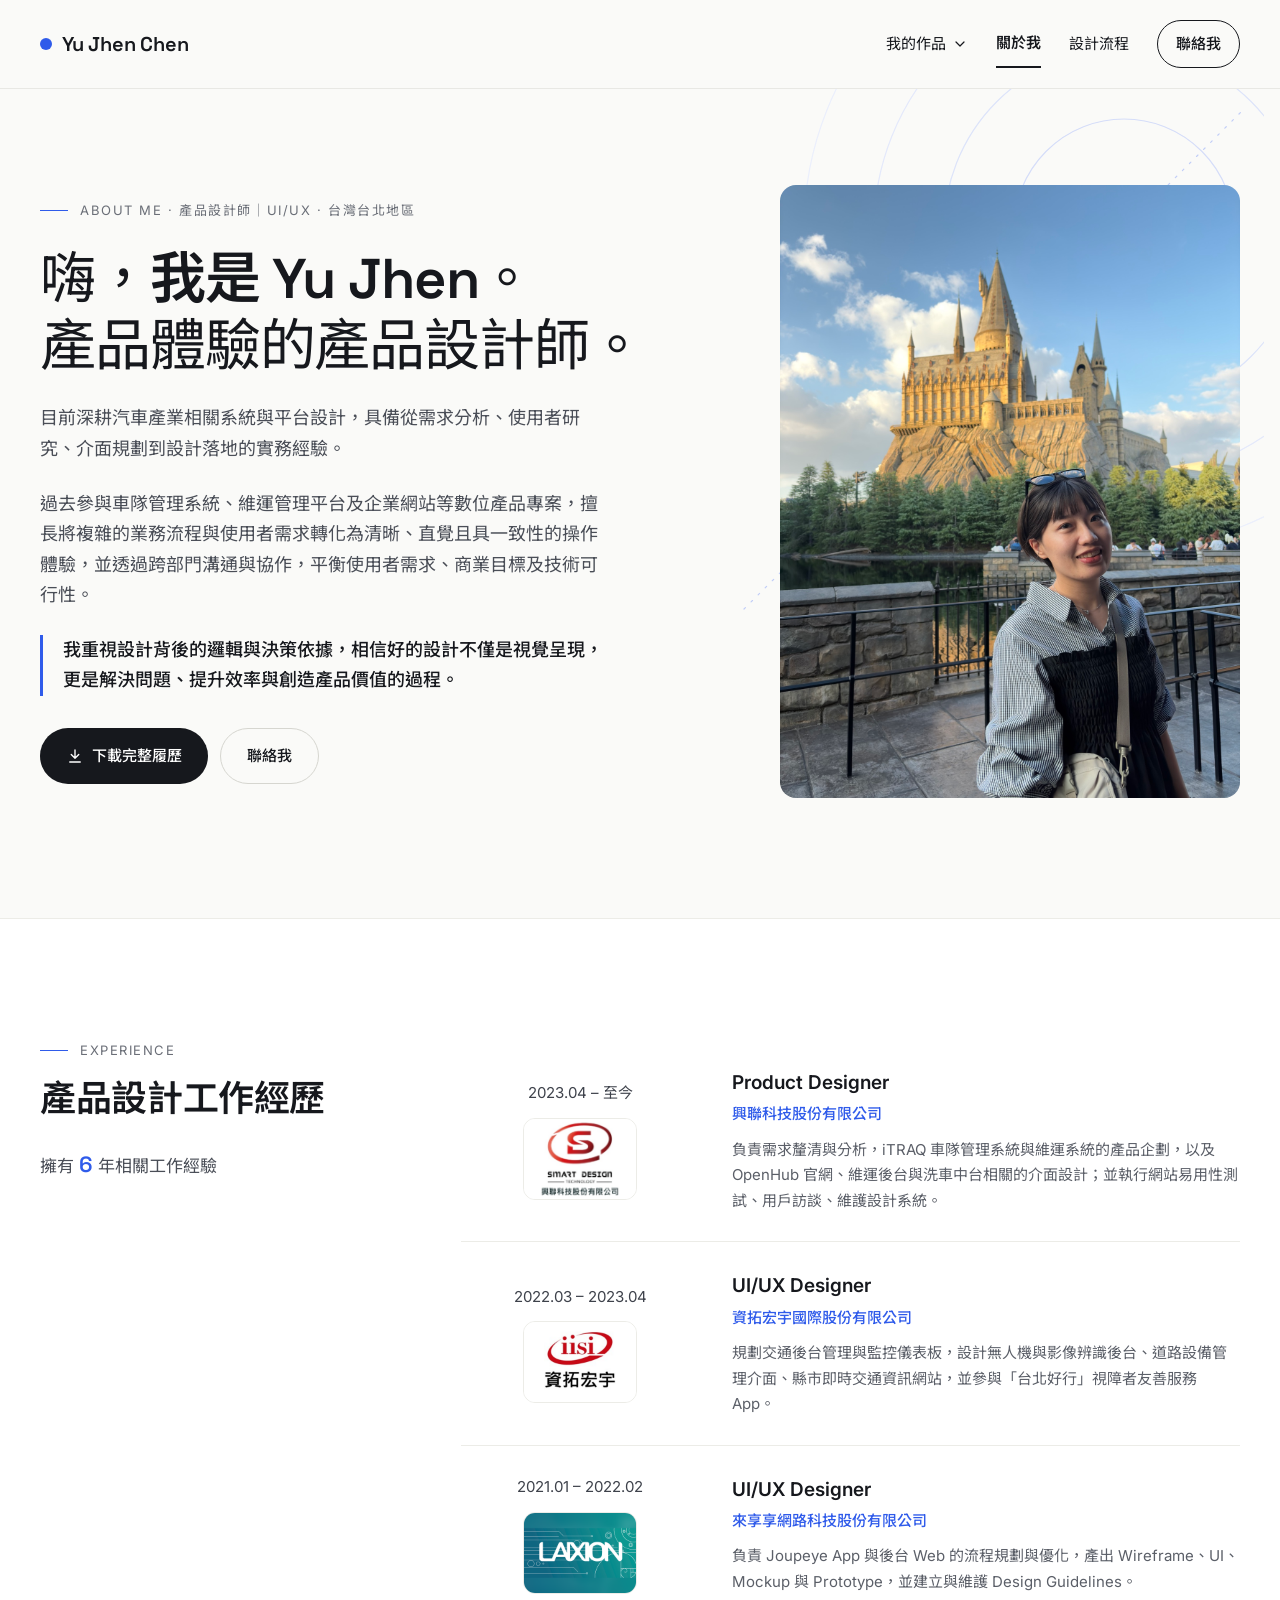
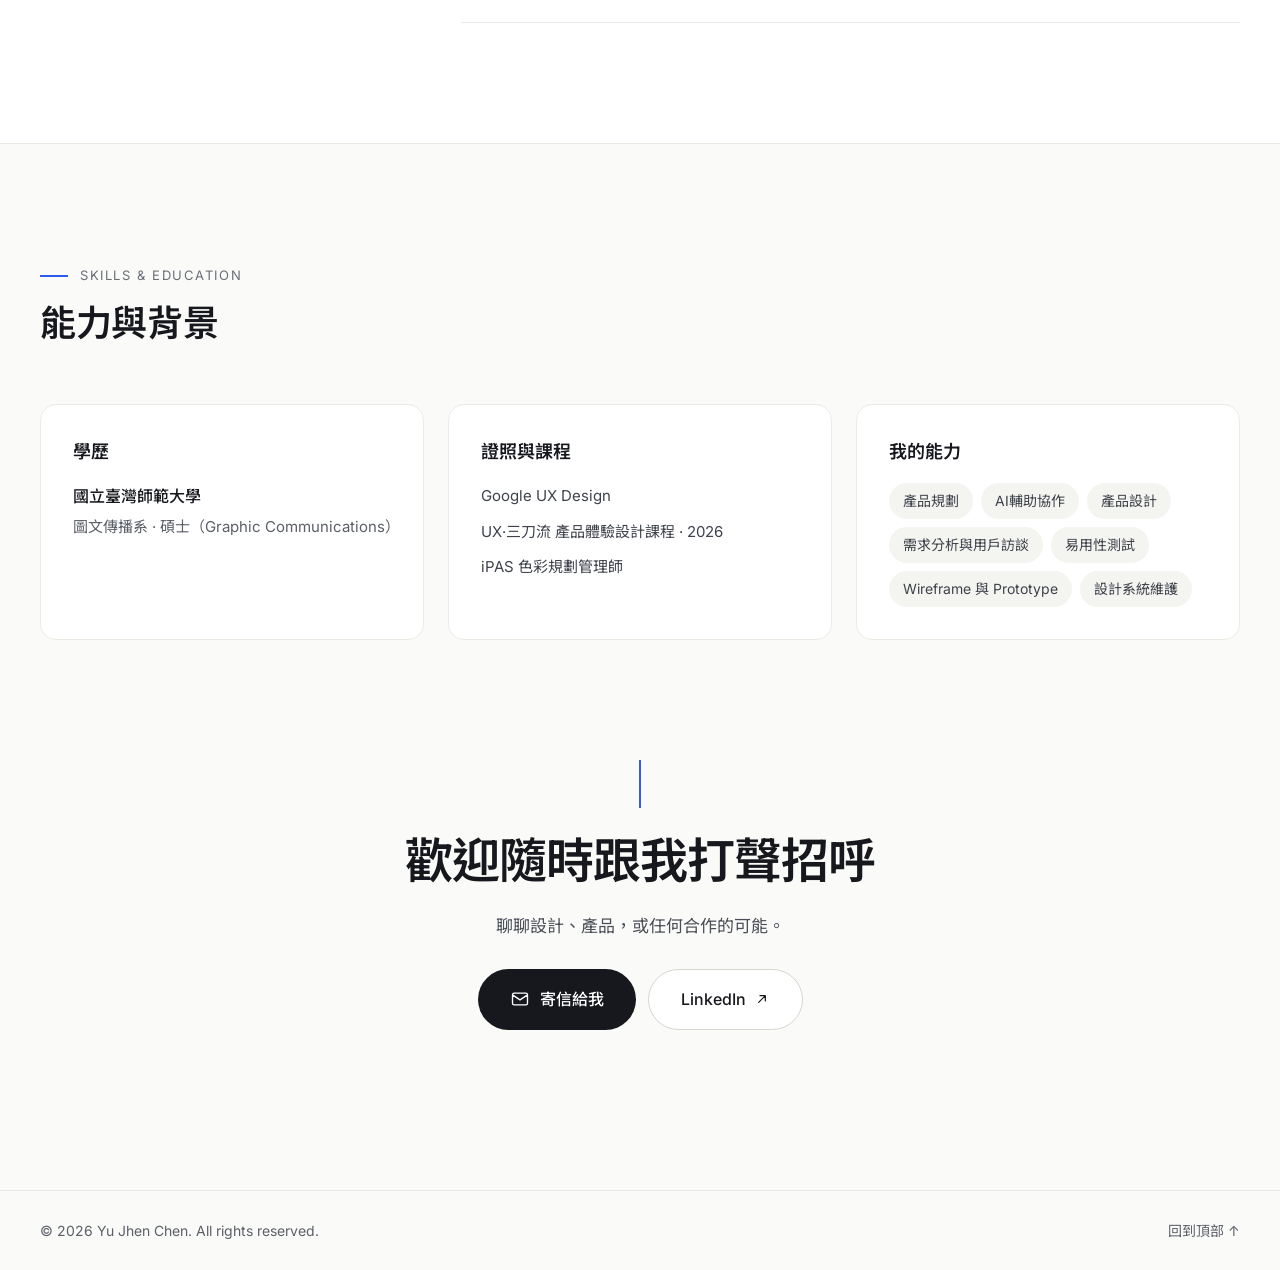
==== about.html @ 96ed3e53 "Initial commit: portfolio site Co-Authored-By: Claude Sonnet 5.5 <noreply@anthropic.com>" ====
<!doctype html>
<html lang="zh-Hant">
<head>
<meta charset="utf-8">
<meta name="viewport" content="width=device-width, initial-scale=1">
<title>關於我與履歷</title>
<link rel="preconnect" href="https://fonts.googleapis.com">
<link href="https://fonts.googleapis.com/css2?family=Inter:wght@400;500;600&amp;family=Noto+Sans+TC:wght@400;500;700&amp;family=Space+Grotesk:wght@500;600&amp;display=swap" rel="stylesheet">
<link rel="stylesheet" href="css/site.css">
</head>
<body>
<div class="page">

<!-- 導覽列與頁尾由 js/site.js 產生 -->
<header id="site-header" class="site-header">
<nav aria-label="主要導覽" class="site-nav"><a href="index.html" class="brand">Yu Jhen Chen</a></nav>
</header>
<script src="js/site.js"></script>

<main id="top">

<!-- 介紹 -->
<section class="about-section1">
<svg data-ln="arcs" aria-hidden="true" viewBox="0 0 560 560" fill="none" class="c-svg1">
<circle cx="420" cy="140" r="110" stroke="#D5DDF9" stroke-width="1.2"></circle>
<circle cx="420" cy="140" r="180" stroke="#DDE4FA" stroke-width="1.2"></circle>
<circle cx="420" cy="140" r="250" stroke="#E4E9FB" stroke-width="1.2"></circle>
<circle cx="420" cy="140" r="320" stroke="#EBEFFC" stroke-width="1.2"></circle>
<path d="M40 520L540 20" stroke="#C2CEF7" stroke-width="1.2" stroke-dasharray="2 8" stroke-linecap="round"></path>
</svg>
<div class="about-div5">
<p class="c-p2" data-ln="eyebrow">ABOUT ME · 產品設計師｜UI/UX · 台灣台北地區</p>
<h1 class="about-h11"><span class="about-span3">嗨，</span>我是 Yu Jhen<span class="about-span3">。<br>產品體驗的產品設計師。</span></h1>
<p class="about-p2">目前深耕汽車產業相關系統與平台設計，具備從需求分析、使用者研究、介面規劃到設計落地的實務經驗。</p>
<p class="about-p2">過去參與車隊管理系統、維運管理平台及企業網站等數位產品專案，擅長將複雜的業務流程與使用者需求轉化為清晰、直覺且具一致性的操作體驗，並透過跨部門溝通與協作，平衡使用者需求、商業目標及技術可行性。</p>
<p class="about-p3">我重視設計背後的邏輯與決策依據，相信好的設計不僅是視覺呈現，更是解決問題、提升效率與創造產品價值的過程。</p>
<div class="c-div3">
<a href="assets/resume.pdf" download="Yu-Jhen-Chen-Resume.pdf" class="about-a1" data-h="primary">
<svg aria-hidden="true" width="18" height="18" viewBox="0 0 24 24" fill="none" stroke="currentColor" stroke-width="1.8" stroke-linecap="round" stroke-linejoin="round"><path d="M12 4v11M7 10l5 5 5-5M5 20h14"></path></svg>
下載完整履歷
</a>
<a href="#contact" class="btn-outline" data-h="pill">聯絡我</a>
</div>
</div>
<img src="assets/images/portrait.jpg" alt="Yu Jhen 的個人照片" class="about-img1">
</section>

<!-- 工作經歷 -->
<section class="c-section1">
<div class="about-div6">
<div>
<p class="eyebrow" data-ln="eyebrow">Experience</p>
<h2 class="about-h21">產品設計工作經歷</h2>
<p class="about-p4">擁有 <strong class="about-strong1">6</strong> 年相關工作經驗</p>
</div>
<ol class="c-ol1">

<li class="about-li1">
<div class="about-div1">
<span class="about-span1">2023.04 – 至今</span>
<div class="about-div2">

<img src="assets/images/logo-smartdesign.png" alt="興聯科技股份有限公司 標誌" class="img-cover">


</div>
</div>
<div class="about-div3">
<div class="stack-2">
<h3 class="about-h31">Product Designer</h3>
<span class="about-span2">興聯科技股份有限公司</span>
</div>
<p class="about-p1">負責需求釐清與分析，iTRAQ 車隊管理系統與維運系統的產品企劃，以及 OpenHub 官網、維運後台與洗車中台相關的介面設計；並執行網站易用性測試、用戶訪談、維護設計系統。</p>
</div>
</li>

<li class="about-li1">
<div class="about-div1">
<span class="about-span1">2022.03 – 2023.04</span>
<div class="about-div2">

<img src="assets/images/logo-iisi.png" alt="資拓宏宇國際股份有限公司 標誌" class="img-cover">


</div>
</div>
<div class="about-div3">
<div class="stack-2">
<h3 class="about-h31">UI/UX Designer</h3>
<span class="about-span2">資拓宏宇國際股份有限公司</span>
</div>
<p class="about-p1">規劃交通後台管理與監控儀表板，設計無人機與影像辨識後台、道路設備管理介面、縣市即時交通資訊網站，並參與「台北好行」視障者友善服務 App。</p>
</div>
</li>

<li class="about-li1">
<div class="about-div1">
<span class="about-span1">2021.01 – 2022.02</span>
<div class="about-div2">

<img src="assets/images/logo-laixion.png" alt="來享享網路科技股份有限公司 標誌" class="img-cover">


</div>
</div>
<div class="about-div3">
<div class="stack-2">
<h3 class="about-h31">UI/UX Designer</h3>
<span class="about-span2">來享享網路科技股份有限公司</span>
</div>
<p class="about-p1">負責 Joupeye App 與後台 Web 的流程規劃與優化，產出 Wireframe、UI、Mockup 與 Prototype，並建立與維護 Design Guidelines。</p>
</div>
</li>

</ol>
</div>
</section>

<!-- 技能 / 工具 / 學歷 -->
<section class="about-section2">
<p class="eyebrow" data-ln="eyebrow">Skills &amp; Education</p>
<h2 class="about-h22">能力與背景</h2>
<div class="about-div7">

<div class="about-div4">
<h3 class="title-18">學歷</h3>
<div class="about-div8">
<span class="about-span5">國立臺灣師範大學</span>
<span class="about-span6">圖文傳播系 · 碩士（Graphic Communications）</span>
</div>
</div><div class="about-div4">
<h3 class="title-18">證照與課程</h3>
<ul class="c-ul1">
<li>Google UX Design</li>
<li>UX‧三刀流 產品體驗設計課程 · 2026</li>
<li>iPAS 色彩規劃管理師</li>
</ul>
</div><div class="about-div4">
<h3 class="title-18">我的能力</h3>
<div class="wrap-8"><span class="skill-chip">產品規劃</span><span class="skill-chip">AI輔助協作</span><span class="skill-chip">產品設計</span><span class="skill-chip">需求分析與用戶訪談</span><span class="skill-chip">易用性測試</span><span class="skill-chip">Wireframe 與 Prototype</span><span class="skill-chip">設計系統維護</span></div>
</div>







</div>
</section>

<!-- 聯絡 -->
<section id="contact" class="about-section3">
<div class="contact-inner">
<h2 class="c-h21" data-ln="contact">歡迎隨時跟我打聲招呼</h2>
<p class="text-17">聊聊設計、產品，或任何合作的可能。</p>
<div class="c-div1">
<a href="mailto:yujhen99127@gmail.com" class="btn-primary-lg" data-h="primary">
<svg aria-hidden="true" width="20" height="20" viewBox="0 0 24 24" fill="none" stroke="currentColor" stroke-width="1.6" stroke-linecap="round" stroke-linejoin="round"><path d="M5 5h14a2 2 0 0 1 2 2v10a2 2 0 0 1-2 2H5a2 2 0 0 1-2-2V7a2 2 0 0 1 2-2zM3 7l9 6 9-6"></path></svg>
寄信給我
</a>
<a href="https://www.linkedin.com/in/yu-jhen-c-207bb4201/" class="btn-outline-lg" data-h="pill">LinkedIn
<svg aria-hidden="true" width="16" height="16" viewBox="0 0 24 24" fill="none" stroke="currentColor" stroke-width="1.8" stroke-linecap="round" stroke-linejoin="round"><path d="M7 17L17 7M9 7h8v8"></path></svg>
</a>
</div>
</div>
</section>

</main>

<footer id="site-footer" class="site-footer"></footer>

</div>
</body>
</html>
---- css/site.css ----
/* Yu Jhen Chen 作品集：全站樣式
   1. 設計變數  2. 基礎與互動  3. 共用元件  4. 跨頁共用的版面  5. 各頁專屬 */
/* ---------- 1. 設計變數：改這裡就能全站換色、換字型 ---------- */
:root {
  --accent: #2F5BEA;
  --accent-dark: #1D3A9C;
  --accent-200: #C2CEF7;
  --accent-100: #E0E6FB;
  --accent-50: #F1F3FB;
  --ink: #16181D;
  --text-1: #3E424B;
  --text-2: #4A4E57;
  --text-3: #5B5F68;
  --text-4: #6A6E77;
  --ground: #FAFAF8;
  --white: #FFFFFF;
  --line: #ECECE7;
  --line-strong: #E4E4DF;
  --line-nav: #E8E8E4;
  --line-control: #D6D6D0;
  --font-head: 'Space Grotesk', 'Noto Sans TC', sans-serif;
  --font-body: Inter, 'Noto Sans TC', system-ui, sans-serif;
}
/* ---------- 2. 基礎與互動（Hover、下拉選單、線條點綴） ---------- */
body{margin:0;background:var(--ground);overflow-x:hidden}
a{color:var(--ink);text-decoration:none}
:where(a:hover){color:var(--accent)}
[data-h]{transition:background-color 200ms cubic-bezier(.2,.8,.2,1),border-color 200ms cubic-bezier(.2,.8,.2,1),box-shadow 200ms cubic-bezier(.2,.8,.2,1),color 200ms cubic-bezier(.2,.8,.2,1)}
[data-h="primary"]:hover,[data-h="pill"]:hover{background:var(--accent-50) !important;color:var(--accent-dark) !important;border-color:var(--accent) !important;box-shadow:inset 0 0 0 1px var(--accent)}
[data-h="card"]:hover{background:#F6F8FE !important;border-color:var(--accent) !important;box-shadow:0 0 0 1px var(--accent)}
[data-h="link"]:hover{background:var(--accent-50);color:var(--accent-dark) !important;border-radius:6px;box-shadow:0 0 0 6px var(--accent-50),0 0 0 7px var(--accent-200)}
a:focus-visible{outline:2px solid var(--accent);outline-offset:3px}
[data-dd-menu]{opacity:0;visibility:hidden;transform:translateY(-4px);transition:opacity 200ms cubic-bezier(.2,.8,.2,1),transform 200ms cubic-bezier(.2,.8,.2,1),visibility 200ms}
[data-dd]:hover [data-dd-menu],[data-dd]:focus-within [data-dd-menu]{opacity:1;visibility:visible;transform:none}
[data-dd-chev]{transition:transform 200ms cubic-bezier(.2,.8,.2,1)}
[data-dd]:hover [data-dd-chev],[data-dd]:focus-within [data-dd-chev]{transform:rotate(180deg)}
[data-h="item"]:hover{background:var(--accent-50);color:var(--accent-dark) !important;box-shadow:inset 0 0 0 1px var(--accent-200)}
button:focus-visible{outline:2px solid var(--accent);outline-offset:3px}
[data-ln="eyebrow"]::before{content:"";display:inline-block;width:28px;height:1.5px;background:var(--accent);vertical-align:middle;margin-right:12px;position:relative;top:-1px}
[data-ln="num"]{display:flex;align-items:center;gap:12px}
[data-ln="num"]::after{content:"";width:40px;height:1.5px;background:var(--accent-200)}
[data-ln="contact"]::before{content:"";display:block;width:1.5px;height:48px;background:var(--accent);margin:0 auto 24px}
@media (prefers-reduced-motion: reduce){[data-h]{transition:none}}

.brand-icon{width:28px;height:28px;border-radius:8px;display:inline-block}
.nav-link.is-current{font-weight:600;border-bottom:2px solid var(--ink)}
.menu-item.is-current{font-weight:600;background:#F4F4F0}

/* ---------- 3. 共用元件 ---------- */
.text-15 {
  margin: 0;
  font-size: 15px;
  color: var(--text-2);
}
.title-20 {
  margin: 0;
  font-size: 20px;
  font-weight: 600;
}
.num-accent {
  font-family: 'Space Grotesk', sans-serif;
  font-size: 15px;
  font-weight: 600;
  color: var(--accent);
}
.jm-cell {
  padding: 12px;
  border-radius: 10px;
  background: var(--white);
  border: 1px solid var(--line);
  font-size: 13px;
  line-height: 1.6;
  color: var(--text-2);
}
.stack-4 {
  display: flex;
  flex-direction: column;
  gap: 4px;
}
.tag {
  font-size: 13px;
  padding: 4px 12px;
  border-radius: 999px;
  background: var(--white);
  border: 1px solid var(--line-strong);
  color: var(--text-2);
}
.method-chip {
  font-size: 13px;
  padding: 3px 10px;
  border-radius: 999px;
  background: var(--ground);
  border: 1px solid var(--line-strong);
  color: var(--text-2);
}
.text-accent {
  color: var(--accent);
}
.wrap-8 {
  display: flex;
  flex-wrap: wrap;
  gap: 8px;
}
.title-18 {
  margin: 0;
  font-size: 18px;
  font-weight: 600;
}
.row-8 {
  display: flex;
  gap: 8px;
}
.label-caps {
  font-size: 13px;
  letter-spacing: 0.08em;
  color: var(--text-4);
}
.stack-8 {
  display: flex;
  flex-direction: column;
  gap: 8px;
}
.label-13 {
  font-size: 13px;
  font-weight: 600;
  color: var(--ink);
}
.stack-2 {
  display: flex;
  flex-direction: column;
  gap: 2px;
}
.matrix-chip {
  font-size: 14px;
  padding: 6px 12px;
  border-radius: 8px;
  background: var(--ground);
  border: 1px solid var(--line-strong);
  color: var(--text-1);
}
.text-14-muted {
  margin: 0;
  font-size: 14px;
  color: var(--text-3);
}
.case-section {
  display: grid;
  grid-template-columns: repeat(auto-fit, minmax(min(100%, 280px), 1fr));
  gap: 24px 64px;
}
.section-num {
  margin: 0 0 6px;
  font-family: 'Space Grotesk', sans-serif;
  font-size: 15px;
  font-weight: 600;
  color: var(--accent);
}
.section-title {
  margin: 0;
  font-family: var(--font-head);
  font-weight: 600;
  font-size: 32px;
  letter-spacing: -0.01em;
}
.menu-item {
  display: block;
  padding: 10px 12px;
  border-radius: 8px;
  font-size: 15px;
  line-height: 1.5;
  white-space: nowrap;
}
.icon-inline {
  flex: none;
  margin-top: 3px;
}
.title-22 {
  margin: 0;
  font-size: 22px;
  font-weight: 600;
}
.caption {
  font-size: 14px;
  color: var(--text-4);
}
.flow-card {
  padding: 24px;
  border-radius: 16px;
  background: var(--white);
  border: 1px solid var(--line);
  display: flex;
  flex-direction: column;
  gap: 10px;
}
.meta-value {
  margin: 4px 0 0;
  font-size: 16px;
  font-weight: 500;
}
.skill-chip {
  font-size: 14px;
  padding: 6px 14px;
  border-radius: 999px;
  background: rgb(244, 244, 240);
  color: rgb(62, 66, 75);
}
.group-head {
  display: flex;
  flex-wrap: wrap;
  align-items: baseline;
  gap: 4px 16px;
}
.jm-row-label {
  font-size: 13px;
  font-weight: 600;
  color: var(--ink);
  padding-top: 12px;
}
.jm-step {
  padding: 12px;
  border-radius: 10px;
  background: var(--accent-50);
  border: 1px solid var(--accent-100);
  font-size: 14px;
  line-height: 1.5;
  font-weight: 600;
  color: var(--ink);
}
.jm-opportunity {
  padding: 12px;
  border-radius: 10px;
  background: var(--accent-50);
  border: 1px solid var(--accent-100);
  font-size: 13px;
  line-height: 1.6;
  color: var(--accent-dark);
}
.point-row {
  padding: 24px 0;
  border-top: 1px solid var(--line-strong);
  display: grid;
  grid-template-columns: 48px minmax(0, 1fr);
  gap: 16px;
}
.text-16-muted {
  margin: 0;
  font-size: 16px;
  color: var(--text-2);
}
.stat-card {
  padding: 28px 24px;
  border-radius: 16px;
  background: var(--white);
  border: 1px solid var(--line);
  display: flex;
  flex-direction: column;
  gap: 6px;
}
.stat-value {
  font-family: var(--font-head);
  font-size: 36px;
  font-weight: 600;
  line-height: 1.15;
  letter-spacing: -0.02em;
  color: var(--accent);
}
.text-14 {
  font-size: 14px;
  color: var(--text-2);
}
.site-header {
  border-bottom: 1px solid var(--line-nav);
  background: var(--ground);
}
.site-nav {
  max-width: 1200px;
  margin: 0 auto;
  padding: 20px 24px;
  display: flex;
  flex-wrap: wrap;
  align-items: center;
  justify-content: space-between;
  gap: 16px;
}
.brand {
  font-family: var(--font-head);
  font-weight: 600;
  font-size: 20px;
  letter-spacing: -0.01em;
  display: flex;
  align-items: center;
  gap: 10px;
}
.dropdown {
  position: relative;
}
.dropdown-menu {
  position: absolute;
  top: 100%;
  left: -12px;
  z-index: 20;
  min-width: 232px;
  padding: 8px;
  border-radius: 12px;
  background: var(--white);
  border: 1px solid var(--line);
  box-shadow: 0 16px 40px rgba(22,24,29,0.12);
  display: flex;
  flex-direction: column;
  gap: 2px;
}
.text-15-muted {
  margin: 0;
  color: var(--text-3);
  font-size: 15px;
}
.img-cover {
  width: 100%;
  height: 100%;
  object-fit: cover;
  display: block;
}
.text-17 {
  margin: 0;
  font-size: 17px;
  color: var(--text-2);
}
.site-footer {
  border-top: 1px solid var(--line-nav);
}
.footer-inner {
  max-width: 1200px;
  margin: 0 auto;
  padding: 28px 24px;
  display: flex;
  flex-wrap: wrap;
  justify-content: space-between;
  gap: 12px;
  font-size: 14px;
  color: var(--text-3);
}
.footer-link {
  color: var(--text-3);
}
.nav-link {
  padding: 10px 0;
}
.eyebrow {
  margin: 0 0 8px;
  font-size: 13px;
  letter-spacing: 0.12em;
  text-transform: uppercase;
  color: var(--text-4);
}
.page {
  width: 100%;
  min-height: 100vh;
  background: var(--ground);
  color: var(--ink);
  font-family: var(--font-body);
  font-size: 16px;
  line-height: 1.7;
}
.brand-dot {
  width: 12px;
  height: 12px;
  border-radius: 50%;
  background: var(--accent);
  display: inline-block;
}
.nav-links {
  display: flex;
  flex-wrap: wrap;
  align-items: center;
  gap: 8px 28px;
  font-size: 15px;
}
.nav-trigger {
  font: inherit;
  color: var(--ink);
  background: transparent;
  border: 0;
  cursor: pointer;
  padding: 10px 0;
  display: inline-flex;
  align-items: center;
  gap: 6px;
}
.btn-contact {
  padding: 10px 18px;
  border: 1px solid var(--ink);
  border-radius: 999px;
  font-weight: 500;
}
.contact-inner {
  display: flex;
  flex-direction: column;
  align-items: center;
  gap: 20px;
  text-align: center;
}
.btn-primary-lg {
  display: inline-flex;
  align-items: center;
  gap: 10px;
  padding: 16px 32px;
  border-radius: 999px;
  background: var(--ink);
  color: var(--white);
  font-size: 16px;
  font-weight: 500;
}
.btn-outline-lg {
  display: inline-flex;
  align-items: center;
  gap: 8px;
  padding: 16px 32px;
  border-radius: 999px;
  background: var(--white);
  border: 1px solid var(--line-control);
  font-size: 16px;
  font-weight: 500;
}
.btn-outline {
  padding: 14px 26px;
  border-radius: 999px;
  border: 1px solid var(--line-control);
  font-weight: 500;
  font-size: 15px;
}
.page-case {
  line-height: 1.8;
}
.btn-primary {
  padding: 14px 26px;
  border-radius: 999px;
  background: var(--ink);
  color: var(--white);
  font-weight: 500;
  font-size: 15px;
}

/* ---------- 4. 跨頁共用的版面 ---------- */
.c-p1 {
  margin: 0;
}
.c-p2 {
  margin: 0;
  font-size: 13px;
  letter-spacing: 0.12em;
  text-transform: uppercase;
  color: var(--text-4);
}
.c-p3 {
  margin: 0;
  max-width: 720px;
  font-size: 17px;
  color: var(--text-1);
}
.c-h21 {
  margin: 0;
  font-family: var(--font-head);
  font-weight: 600;
  font-size: clamp(32px, 4.5vw, 48px);
  line-height: 1.25;
  letter-spacing: -0.02em;
}
.c-div1 {
  margin-top: 8px;
  display: flex;
  flex-wrap: wrap;
  justify-content: center;
  gap: 12px;
}
.c-ol1 {
  grid-column: span 2;
  margin: 0;
  padding: 0;
  list-style: none;
  display: flex;
  flex-direction: column;
}
.c-div2 {
  grid-column: span 2;
  max-width: 720px;
  color: var(--text-1);
  font-size: 17px;
}
.c-div3 {
  display: flex;
  flex-wrap: wrap;
  gap: 12px;
  margin-top: 8px;
}
.c-svg1 {
  position: absolute;
  top: 0;
  right: 0;
  width: min(560px, 60%);
  height: auto;
  z-index: -1;
  pointer-events: none;
}
.c-section1 {
  background: var(--white);
  border-top: 1px solid var(--line);
  border-bottom: 1px solid var(--line);
}
.c-ul1 {
  margin: 0;
  padding: 0;
  list-style: none;
  display: flex;
  flex-direction: column;
  gap: 10px;
  font-size: 15px;
  color: var(--text-1);
}
.c-ol2 {
  margin: 0;
  padding: 0;
  list-style: none;
  display: flex;
  flex-direction: column;
}
.c-strong1 {
  font-size: 20px;
  font-weight: 600;
  color: var(--ink);
}
.c-ol3 {
  margin: 0;
  padding: 0;
  list-style: none;
  display: grid;
  grid-template-columns: repeat(auto-fit, minmax(min(100%, 220px), 1fr));
  gap: 16px;
}
.c-section2 {
  max-width: 1200px;
  margin: 0 auto;
  padding: 96px 24px 48px;
  display: flex;
  flex-direction: column;
  gap: 24px;
}
.c-dl1 {
  margin: 16px 0 0;
  padding-top: 28px;
  border-top: 1px solid var(--line-nav);
  display: grid;
  grid-template-columns: repeat(auto-fit, minmax(min(100%, 220px), 1fr));
  gap: 24px;
}
.c-div5 {
  max-width: 1200px;
  margin: 0 auto;
  padding: 0 24px;
  display: flex;
  flex-direction: column;
  gap: 120px;
}
.c-div6 {
  grid-column: span 2;
  max-width: 720px;
  display: flex;
  flex-direction: column;
  gap: 20px;
  color: var(--text-1);
  font-size: 17px;
}
.c-figure1 {
  grid-column: 1 / -1;
  margin: 16px 0 0;
  display: flex;
  flex-direction: column;
  gap: 12px;
}
.c-div7 {
  grid-column: span 2;
  display: flex;
  flex-direction: column;
  gap: 24px;
}
.c-div8 {
  display: grid;
  grid-template-columns: repeat(auto-fit, minmax(min(100%, 200px), 1fr));
  gap: 16px;
}
.c-strong2 {
  font-weight: 600;
  color: var(--ink);
}
.c-section3 {
  max-width: 1200px;
  margin: 0 auto;
  padding: 160px 24px 120px;
}
.c-a5 {
  display: grid;
  grid-template-columns: repeat(auto-fit, minmax(min(100%, 420px), 1fr));
  gap: 40px;
  align-items: center;
  padding: clamp(32px, 5vw, 56px);
  border-radius: 16px;
  background: var(--white);
  border: 1px solid var(--line);
  color: var(--ink);
}
.c-div9 {
  display: flex;
  flex-direction: column;
  gap: 12px;
}
.c-span1 {
  font-size: 13px;
  letter-spacing: 0.12em;
  text-transform: uppercase;
  color: var(--text-4);
}
.c-span2 {
  font-family: var(--font-head);
  font-size: clamp(28px, 3.5vw, 40px);
  font-weight: 600;
  line-height: 1.25;
  letter-spacing: -0.01em;
}
.c-span3 {
  display: flex;
  align-items: center;
  gap: 8px;
  font-size: 15px;
  font-weight: 500;
  color: var(--accent);
}
.c-img1 {
  width: 100%;
  display: block;
  border-radius: 12px;
  border: 1px solid var(--line);
}

/* ---------- 5. index.html 專屬 ---------- */
.home-li1 {
  padding: 28px;
  border-radius: 16px;
  background: var(--white);
  border: 1px solid var(--line);
  display: flex;
  flex-direction: column;
  gap: 14px;
}
.home-p1 {
  margin: auto 0 0;
  padding: 10px 12px;
  border-radius: 10px;
  background: var(--accent-50);
  font-size: 13px;
  line-height: 1.6;
  color: var(--accent-dark);
  display: flex;
  gap: 8px;
  align-items: flex-start;
}
.home-a1 {
  display: grid;
  grid-template-columns: repeat(auto-fit, minmax(min(100%, 440px), 1fr));
  gap: 32px 48px;
  align-items: center;
  padding: clamp(20px, 3vw, 32px);
  border-radius: 16px;
  background: var(--white);
  border: 1px solid var(--line);
  color: var(--ink);
}
.home-div1 {
  display: flex;
  flex-direction: column;
  gap: 18px;
}
.home-h31 {
  margin: 0;
  font-family: var(--font-head);
  font-size: clamp(24px, 2.6vw, 30px);
  font-weight: 600;
  line-height: 1.3;
  letter-spacing: -0.01em;
}
.home-p2 {
  margin: 0;
  color: var(--text-2);
  font-size: 16px;
}
.home-span1 {
  display: inline-flex;
  align-items: center;
  gap: 8px;
  min-height: 44px;
  font-size: 15px;
  font-weight: 500;
  color: var(--accent);
}
.home-section1 {
  max-width: 1200px;
  margin: 0 auto;
  padding: 96px 24px 88px;
  display: flex;
  flex-wrap: wrap;
  align-items: center;
  gap: 48px 56px;
  position: relative;
  isolation: isolate;
}
.home-svg1 {
  position: absolute;
  top: 0px;
  right: -103px;
  width: min(560px, 60%);
  height: auto;
  z-index: -1;
  pointer-events: none;
}
.home-div2 {
  flex: 1 1 560px;
  min-width: 0;
  display: flex;
  flex-direction: column;
  gap: 32px;
}
.home-p3 {
  margin: 0;
  display: flex;
  align-items: center;
  gap: 10px;
  font-size: 14px;
  color: var(--text-3);
}
.home-span2 {
  width: 8px;
  height: 8px;
  border-radius: 50%;
  background: rgb(46, 157, 91);
  display: inline-block;
}
.home-h11 {
  margin: 0;
  max-width: 900px;
  font-family: var(--font-head);
  font-weight: 600;
  font-size: clamp(36px, 4.6vw, 60px);
  line-height: 1.18;
  letter-spacing: -0.02em;
}
.home-span3 {
  color: var(--accent);
}
.home-p4 {
  margin: 0;
  max-width: 660px;
  font-size: 20px;
  color: var(--text-2);
  font-family: var(--font-head);
}
.home-img1 {
  flex: 0 1 420px;
  min-width: 0;
  width: 100%;
  max-width: 420px;
  height: auto;
  display: block;
  border-radius: 16px;
}
.home-section2 {
  max-width: 1200px;
  margin: 0 auto;
  padding: 48px 24px 120px;
}
.home-div3 {
  display: flex;
  flex-wrap: wrap;
  align-items: flex-end;
  justify-content: space-between;
  gap: 16px;
  margin-bottom: 48px;
}
.home-h21 {
  margin: 0;
  font-family: var(--font-head);
  font-weight: 600;
  font-size: 40px;
  letter-spacing: -0.01em;
}
.home-div4 {
  display: flex;
  flex-direction: column;
  gap: 40px;
}
.home-div5 {
  aspect-ratio: 16 / 9;
  border-radius: 16px;
  background: #EEF1FB;
  display: flex;
  align-items: center;
  justify-content: center;
  overflow: hidden;
}
.home-div6 {
  aspect-ratio: 16 / 9;
  border-radius: 16px;
  background: #EBF4EF;
  display: flex;
  align-items: center;
  justify-content: center;
  overflow: hidden;
}
.home-section3 {
  max-width: 1200px;
  margin: 0 auto;
  padding: 120px 24px;
  padding-top: 80px;
}
.home-h22 {
  margin: 0 0 56px;
  font-family: var(--font-head);
  font-weight: 600;
  font-size: 40px;
  letter-spacing: -0.01em;
}
.home-ol1 {
  margin: 0;
  padding: 0;
  list-style: none;
  display: grid;
  grid-template-columns: repeat(auto-fit, minmax(min(100%, 240px), 1fr));
  gap: 24px;
}
.home-a2 {
  margin-top: 32px;
  display: inline-flex;
  align-items: center;
  gap: 8px;
  min-height: 44px;
  font-size: 15px;
  font-weight: 500;
  color: var(--accent);
}
.home-section4 {
  max-width: 1200px;
  margin: 0 auto;
  padding: 40px 24px 160px;
}

/* ---------- 5. about.html 專屬 ---------- */
.about-li1 {
  padding: 28px 0;
  border-bottom: 1px solid var(--line);
  display: grid;
  grid-template-columns: repeat(auto-fit, minmax(min(100%, 180px), 1fr));
  gap: 8px 32px;
}
.about-div1 {
  display: flex;
  flex-direction: column;
  align-items: center;
  justify-content: center;
  gap: 12px;
  text-align: center;
}
.about-span1 {
  font-size: 15px;
  color: #3e424b;
  text-decoration-line: none;
  font-weight: 400;
}
.about-div2 {
  flex: none;
  width: 112px;
  height: 80px;
  border-radius: 12px;
  background: var(--white);
  border: 1px solid var(--line);
  display: flex;
  align-items: center;
  justify-content: center;
  overflow: hidden;
}
.about-div3 {
  grid-column: span 2;
  display: flex;
  flex-direction: column;
  gap: 6px;
}
.about-h31 {
  margin: 0;
  font-size: 19px;
  font-weight: 600;
}
.about-span2 {
  font-size: 15px;
  font-weight: 500;
  color: var(--accent);
}
.about-p1 {
  margin: 4px 0 0;
  font-size: 15px;
  color: var(--text-3);
}
.about-div4 {
  padding: 32px;
  border-radius: 16px;
  background: var(--white);
  border: 1px solid var(--line);
  display: flex;
  flex-direction: column;
  gap: 16px;
}
.about-span3 {
  font-weight: normal;
}
.about-p2 {
  margin: 0;
  max-width: 560px;
  font-size: 18px;
  color: var(--text-2);
}
.about-section1 {
  max-width: 1200px;
  margin: 0 auto;
  padding: 96px 24px 120px;
  display: grid;
  grid-template-columns: repeat(auto-fit, minmax(min(100%, 420px), 1fr));
  gap: 64px;
  align-items: center;
  position: relative;
  isolation: isolate;
}
.about-div5 {
  display: flex;
  flex-direction: column;
  gap: 24px;
}
.about-h11 {
  margin: 0;
  font-family: var(--font-head);
  font-weight: 600;
  font-size: clamp(36px, 5vw, 56px);
  line-height: 1.2;
  letter-spacing: -0.02em;
  color: var(--ink);
  width: 620px;
}
.about-p3 {
  margin: 0;
  max-width: 560px;
  padding-left: 20px;
  border-left: 3px solid var(--accent);
  font-size: 18px;
  font-weight: 500;
  color: var(--ink);
}
.about-a1 {
  display: flex;
  align-items: center;
  gap: 8px;
  padding: 14px 26px;
  border-radius: 999px;
  background: var(--ink);
  color: var(--white);
  font-weight: 500;
  font-size: 15px;
}
.about-img1 {
  width: 100%;
  max-width: 460px;
  justify-self: end;
  height: auto;
  display: block;
  border-radius: 16px;
}
.about-div6 {
  max-width: 1200px;
  margin: 0 auto;
  padding: 120px 24px;
  display: grid;
  grid-template-columns: repeat(auto-fit, minmax(min(100%, 280px), 1fr));
  gap: 24px 64px;
}
.about-h21 {
  margin: 0;
  font-family: var(--font-head);
  font-weight: 600;
  font-size: 36px;
  letter-spacing: -0.01em;
}
.about-p4 {
  margin: 16px 0 0;
  font-size: 17px;
  color: var(--text-2);
}
.about-strong1 {
  font-family: 'Space Grotesk', sans-serif;
  font-size: 22px;
  font-weight: 600;
  color: var(--accent);
}
.about-section2 {
  max-width: 1200px;
  margin: 0 auto;
  padding: 120px 24px;
}
.about-h22 {
  margin: 0 0 48px;
  font-family: var(--font-head);
  font-weight: 600;
  font-size: 36px;
  letter-spacing: -0.01em;
}
.about-div7 {
  display: grid;
  grid-template-columns: repeat(auto-fit, minmax(min(100%, 300px), 1fr));
  gap: 24px;
}
.about-div8 {
  display: flex;
  flex-direction: column;
  gap: 4px;
  width: 325px;
}
.about-span5 {
  font-size: 16px;
  font-weight: 500;
}
.about-span6 {
  font-size: 15px;
  color: var(--text-3);
}
.about-section3 {
  max-width: 1200px;
  margin: 0 auto;
  padding: 0 24px 160px;
}

/* ---------- 5. process.html 專屬 ---------- */
.process-li1 {
  display: flex;
  flex-direction: column;
  gap: 20px;
}
.process-li2 {
  padding: 40px 0;
  border-top: 1px solid var(--line-strong);
  display: grid;
  grid-template-columns: repeat(auto-fit, minmax(min(100%, 280px), 1fr));
  gap: 24px 64px;
  align-items: start;
}
.process-div1 {
  grid-column: span 2;
  display: flex;
  flex-direction: column;
  gap: 16px;
}
.process-span1 {
  font-size: 13px;
  color: var(--text-4);
}
.process-li3 {
  padding: 12px 16px;
  border-radius: 10px;
  background: var(--white);
}
.process-li4 {
  padding: 12px 16px;
  border-radius: 10px;
  background: var(--ground);
  border: 1px solid var(--line);
}
.process-div2 {
  display: flex;
  align-items: center;
}
.process-span2 {
  flex: none;
  width: 64px;
  height: 64px;
  border-radius: 50%;
  background: var(--accent);
  color: var(--white);
  display: flex;
  align-items: center;
  justify-content: center;
  font-family: 'Space Grotesk', sans-serif;
  font-size: 20px;
  font-weight: 600;
  box-shadow: 0 0 0 8px var(--accent-50);
}
.process-div3 {
  display: flex;
  flex-direction: column;
  gap: 10px;
  padding-right: 32px;
}
.process-div4 {
  display: flex;
  align-items: baseline;
  flex-wrap: wrap;
  gap: 4px 10px;
}
.process-span3 {
  font-family: 'Space Grotesk', sans-serif;
  font-size: 14px;
  font-weight: 500;
  color: var(--text-4);
}
.process-p1 {
  margin: 0;
  font-size: 14px;
  font-weight: 500;
  color: var(--ink);
}
.process-ul1 {
  margin: 0;
  padding: 0;
  list-style: none;
  display: flex;
  flex-wrap: wrap;
  gap: 6px;
}
.process-p2 {
  margin: 0;
  padding: 10px 12px;
  border-radius: 10px;
  background: var(--accent-50);
  font-size: 13px;
  line-height: 1.6;
  color: var(--accent-dark);
  display: flex;
  gap: 8px;
  align-items: flex-start;
}
.process-div5 {
  padding: 20px;
  border-radius: 12px;
  background: var(--white);
  border: 1px solid var(--line);
  display: flex;
  flex-direction: column;
  gap: 12px;
  min-height: 150px;
}
.process-div6 {
  display: flex;
  flex-wrap: wrap;
  align-items: baseline;
  gap: 4px 12px;
}
.process-strong1 {
  font-size: 16px;
  font-weight: 600;
  color: var(--ink);
}
.process-div7 {
  display: flex;
  align-items: center;
  justify-content: space-between;
}
.process-div8 {
  padding: 24px;
  border-radius: 16px;
  background: var(--white);
  border: 1px solid var(--line);
  display: flex;
  gap: 14px;
  align-items: flex-start;
}
.process-span4 {
  width: 36px;
  height: 36px;
  flex: none;
  border-radius: 10px;
  background: #F4F4F0;
  display: flex;
  align-items: center;
  justify-content: center;
}
.process-h41 {
  margin: 0;
  font-size: 17px;
  font-weight: 600;
}
.process-div9 {
  flex: 1;
  display: flex;
  align-items: center;
  padding: 0 12px 0 20px;
  color: #93A8F1;
}
.process-span5 {
  flex: 1;
  height: 2px;
  background: var(--accent-200);
}
.process-svg1 {
  margin-left: -6px;
}
.process-ul2 {
  margin: 0;
  padding: 0;
  list-style: none;
  display: flex;
  flex-direction: column;
  gap: 6px;
  font-size: 15px;
  color: var(--text-2);
}
.process-figure1 {
  margin: 0;
  padding: 16px;
  box-sizing: border-box;
  border-radius: 16px;
  background: var(--ground);
  border: 1px solid var(--line);
  display: flex;
  flex-direction: column;
  gap: 12px;
}
.process-img1 {
  width: 100%;
  display: block;
  border-radius: 8px;
}
.process-span6 {
  font-size: 14px;
  padding: 4px 12px;
  border-radius: 999px;
  background: rgb(241, 243, 251);
  color: rgb(29, 58, 156);
}
.process-div10 {
  display: flex;
  flex-direction: column;
  gap: 12px;
  max-width: 760px;
}
.process-h21 {
  margin: 0;
  font-family: var(--font-head);
  font-weight: 600;
  font-size: 40px;
  line-height: 1.25;
  letter-spacing: -0.01em;
}
.process-span7 {
  font-size: 14px;
  padding: 6px 12px;
  border-radius: 8px;
  background: var(--accent);
  color: var(--white);
  font-weight: 500;
}
.process-div11 {
  display: flex;
  align-items: center;
  gap: 12px;
}
.process-span8 {
  font-size: 12px;
  font-weight: 600;
  padding: 3px 10px;
  border-radius: 999px;
  background: #F4F4F0;
  color: var(--ink);
}
.process-section1 {
  max-width: 1200px;
  margin: 0 auto;
  padding: 112px 24px 72px;
  display: flex;
  flex-direction: column;
  gap: 24px;
  position: relative;
  isolation: isolate;
}
.process-h11 {
  margin: 0;
  max-width: 860px;
  font-family: var(--font-head);
  font-weight: 600;
  font-size: clamp(36px, 5.5vw, 64px);
  line-height: 1.18;
  letter-spacing: -0.02em;
}
.process-p3 {
  margin: 0;
  max-width: 640px;
  font-size: 18px;
  color: var(--text-2);
}
.process-div12 {
  display: flex;
  flex-wrap: wrap;
  align-items: center;
  gap: 10px;
  margin-top: 8px;
}
.process-span9 {
  display: inline-flex;
  align-items: center;
  gap: 8px;
  padding: 8px 16px;
  border-radius: 999px;
  background: var(--white);
  border: 1px solid var(--line-strong);
  font-size: 14px;
  font-weight: 500;
}
.process-span10 {
  color: var(--text-4);
}
.process-span11 {
  display: inline-flex;
  align-items: center;
  gap: 8px;
  padding: 8px 16px;
  border-radius: 999px;
  background: var(--accent-50);
  border: 1px solid var(--accent-200);
  color: var(--accent-dark);
  font-size: 14px;
  font-weight: 500;
}
.process-a1 {
  margin-left: 6px;
  min-height: 44px;
  display: inline-flex;
  align-items: center;
  gap: 6px;
  font-size: 14px;
  font-weight: 500;
  color: var(--accent);
}
.process-section2 {
  max-width: 1200px;
  margin: 0 auto;
  padding: 96px 24px 96px;
}
.process-ol1 {
  margin: 0;
  padding: 0;
  list-style: none;
  display: grid;
  grid-template-columns: repeat(auto-fit, minmax(min(100%, 240px), 1fr));
  gap: 32px 0;
}
.process-p4 {
  margin: 16px 0 0;
  font-size: 14px;
  color: var(--text-4);
}
.process-section3 {
  max-width: 1200px;
  margin: 0 auto;
  padding: 120px 24px 120px;
  display: flex;
  flex-direction: column;
  gap: 40px;
}
.process-figure2 {
  margin: 0;
  padding: 28px;
  box-sizing: border-box;
  border-radius: 16px;
  background: var(--ground);
  border: 1px solid var(--line);
  display: flex;
  flex-direction: column;
  gap: 20px;
}
.process-p5 {
  margin: 0;
  padding-left: 16px;
  border-left: 3px solid var(--accent);
  font-size: 16px;
  color: var(--text-1);
}
.process-div13 {
  display: grid;
  grid-template-columns: repeat(auto-fit, minmax(min(100%, 260px), 1fr));
  gap: 20px 32px;
}
.process-p6 {
  margin: 0;
  padding: 16px 20px;
  border-radius: 12px;
  background: var(--accent-50);
  font-size: 16px;
  font-weight: 500;
  color: var(--accent-dark);
}
.process-figure3 {
  grid-column: 1 / -1;
  margin: 0;
  padding: 24px;
  box-sizing: border-box;
  border-radius: 16px;
  background: var(--ground);
  border: 1px solid var(--line);
  display: flex;
  flex-direction: column;
  gap: 16px;
}
.process-div14 {
  overflow-x: auto;
}
.process-div15 {
  display: grid;
  grid-template-columns: 96px repeat(6, minmax(0, 1fr));
  gap: 8px;
  min-width: 1040px;
}
.process-div16 {
  padding: 6px 12px;
  border-radius: 8px;
  background: var(--accent-100);
  color: var(--accent-dark);
  font-size: 13px;
  font-weight: 600;
  text-align: center;
}
.process-div17 {
  grid-column: span 3;
  padding: 6px 12px;
  border-radius: 8px;
  background: var(--accent-100);
  color: var(--accent-dark);
  font-size: 13px;
  font-weight: 600;
  text-align: center;
}
.process-div18 {
  grid-column: span 2;
  padding: 6px 12px;
  border-radius: 8px;
  background: var(--accent-100);
  color: var(--accent-dark);
  font-size: 13px;
  font-weight: 600;
  text-align: center;
}
.process-div19 {
  grid-column: span 6;
  position: relative;
  height: 128px;
  border-radius: 10px;
  background: var(--white);
  border: 1px solid var(--line);
  overflow: hidden;
}
.process-svg2 {
  position: absolute;
  inset: 0;
  width: 100%;
  height: 100%;
}
.process-span12 {
  position: absolute;
  left: 8.3333%;
  top: 46px;
  transform: translate(-50%, -50%);
  width: 12px;
  height: 12px;
  border-radius: 50%;
  background: #9AA0AB;
  box-shadow: 0 0 0 3px var(--white);
}
.process-span13 {
  position: absolute;
  left: 8.3333%;
  top: 58px;
  transform: translateX(-50%);
  font-size: 13px;
  color: var(--ink);
  white-space: nowrap;
}
.process-span14 {
  position: absolute;
  left: 25.0000%;
  top: 46px;
  transform: translate(-50%, -50%);
  width: 12px;
  height: 12px;
  border-radius: 50%;
  background: #9AA0AB;
  box-shadow: 0 0 0 3px var(--white);
}
.process-span15 {
  position: absolute;
  left: 25.0000%;
  top: 58px;
  transform: translateX(-50%);
  font-size: 13px;
  color: var(--ink);
  white-space: nowrap;
}
.process-span16 {
  position: absolute;
  left: 41.6667%;
  top: 68px;
  transform: translate(-50%, -50%);
  width: 12px;
  height: 12px;
  border-radius: 50%;
  background: #9AA0AB;
  box-shadow: 0 0 0 3px var(--white);
}
.process-span17 {
  position: absolute;
  left: 41.6667%;
  top: 80px;
  transform: translateX(-50%);
  font-size: 13px;
  color: var(--ink);
  white-space: nowrap;
}
.process-span18 {
  position: absolute;
  left: 58.3333%;
  top: 90px;
  transform: translate(-50%, -50%);
  width: 12px;
  height: 12px;
  border-radius: 50%;
  background: #E0603A;
  box-shadow: 0 0 0 3px var(--white);
}
.process-span19 {
  position: absolute;
  left: 58.3333%;
  top: 102px;
  transform: translateX(-50%);
  font-size: 13px;
  color: var(--ink);
  white-space: nowrap;
}
.process-span20 {
  position: absolute;
  left: 75.0000%;
  top: 46px;
  transform: translate(-50%, -50%);
  width: 12px;
  height: 12px;
  border-radius: 50%;
  background: #9AA0AB;
  box-shadow: 0 0 0 3px var(--white);
}
.process-span21 {
  position: absolute;
  left: 75.0000%;
  top: 58px;
  transform: translateX(-50%);
  font-size: 13px;
  color: var(--ink);
  white-space: nowrap;
}
.process-span22 {
  position: absolute;
  left: 91.6667%;
  top: 24px;
  transform: translate(-50%, -50%);
  width: 12px;
  height: 12px;
  border-radius: 50%;
  background: var(--accent);
  box-shadow: 0 0 0 3px var(--white);
}
.process-span23 {
  position: absolute;
  left: 91.6667%;
  top: 36px;
  transform: translateX(-50%);
  font-size: 13px;
  color: var(--ink);
  white-space: nowrap;
}
.process-figure4 {
  margin: 0;
  padding: 24px;
  box-sizing: border-box;
  border-radius: 16px;
  background: var(--ground);
  border: 1px solid var(--line);
  display: flex;
  flex-direction: column;
  gap: 16px;
}
.process-div20 {
  display: grid;
  grid-template-columns: repeat(2, minmax(0, 1fr));
  gap: 12px;
}
.process-section4 {
  max-width: 1200px;
  margin: 0 auto;
  padding: 120px 24px 120px;
  display: flex;
  flex-direction: column;
  gap: 56px;
}
.process-div21 {
  display: grid;
  grid-template-columns: repeat(auto-fit, minmax(min(100%, 420px), 1fr));
  gap: 24px;
}
.process-div22 {
  padding: 36px;
  border-radius: 16px;
  background: var(--accent-50);
  display: flex;
  flex-direction: column;
  gap: 20px;
}
.process-span24 {
  width: 44px;
  height: 44px;
  border-radius: 12px;
  background: var(--white);
  color: var(--accent);
  display: flex;
  align-items: center;
  justify-content: center;
}
.process-h31 {
  margin: 0;
  font-size: 20px;
  font-weight: 600;
  color: #12235C;
}
.process-p7 {
  margin: 0;
  font-size: 14px;
  color: var(--accent-dark);
}
.process-ul3 {
  margin: 0;
  padding: 0;
  list-style: none;
  display: flex;
  flex-direction: column;
  gap: 10px;
  font-size: 15px;
  color: #2B3550;
}
.process-div23 {
  padding: 36px;
  border-radius: 16px;
  background: var(--white);
  border: 1px solid var(--line);
  display: flex;
  flex-direction: column;
  gap: 20px;
}
.process-span25 {
  width: 44px;
  height: 44px;
  border-radius: 12px;
  background: #F4F4F0;
  color: var(--ink);
  display: flex;
  align-items: center;
  justify-content: center;
}
.process-span26 {
  font-size: 12px;
  font-weight: 600;
  padding: 3px 10px;
  border-radius: 999px;
  background: var(--accent-100);
  color: var(--accent-dark);
}
.process-span27 {
  font-size: 12px;
  font-weight: 600;
  padding: 3px 10px;
  border-radius: 999px;
  background: #EAF6EF;
  color: #1F6B3E;
}
.process-p8 {
  margin: 0;
  display: flex;
  align-items: center;
  gap: 8px;
  font-size: 14px;
  color: var(--text-3);
}
.process-div24 {
  display: grid;
  grid-template-columns: repeat(auto-fit, minmax(min(100%, 320px), 1fr));
  gap: 24px;
  align-items: start;
}
.process-div25 {
  display: flex;
  flex-direction: column;
  gap: 16px;
}
.process-p9 {
  margin: 0;
  font-size: 15px;
  color: var(--text-3);
}
.process-div26 {
  display: flex;
  flex-direction: column;
  gap: 8px;
  margin-top: 8px;
}
.process-div27 {
  grid-column: span 2;
  display: grid;
  grid-template-columns: repeat(auto-fit, minmax(min(100%, 260px), 1fr));
  gap: 16px;
}
.process-section5 {
  max-width: 1200px;
  margin: 0 auto;
  padding: 120px 24px 160px;
}

/* ---------- 5. carwash.html 專屬 ---------- */
.carwash-li1 {
  display: flex;
  flex-direction: column;
  gap: 20px;
  width: min(100%, 368px);
}
.carwash-div1 {
  display: flex;
  justify-content: center;
  padding: 32px 0;
  border-radius: 16px;
  background: #EEF1FB;
}
.carwash-div2 {
  width: 220px;
  max-width: 100%;
  border-radius: 32px;
  background: var(--white);
  border: 8px solid var(--ink);
  box-shadow: 0 24px 48px rgba(22,24,29,0.14);
  overflow: hidden;
  box-sizing: border-box;
}
.carwash-img1 {
  width: 100%;
  display: block;
  aspect-ratio: 750 / 1624;
  object-fit: cover;
  object-position: top center;
}
.carwash-div3 {
  grid-column: 1 / -1;
  margin-top: 16px;
  display: flex;
  flex-direction: column;
  gap: 24px;
}
.carwash-div4 {
  padding-top: 24px;
  border-top: 1px solid var(--line-strong);
  display: flex;
  flex-wrap: wrap;
  align-items: baseline;
  gap: 4px 16px;
}
.carwash-span1 {
  font-family: var(--font-head);
  font-size: 15px;
  font-weight: 600;
  color: var(--accent);
}
.carwash-ul1 {
  margin: 0;
  padding: 0;
  list-style: none;
  display: flex;
  flex-wrap: wrap;
  justify-content: center;
  gap: 24px;
}
.carwash-h11 {
  margin: 0;
  max-width: 960px;
  font-family: var(--font-head);
  font-weight: 600;
  font-size: clamp(36px, 5vw, 56px);
  line-height: 1.2;
  letter-spacing: -0.02em;
  width: 1240px;
}
.carwash-p1 {
  margin: 0;
  max-width: 720px;
  font-size: 18px;
  color: var(--text-2);
  width: 697px;
}
.carwash-img3 {
  max-width: 100%;
  height: auto;
  display: block;
  object-fit: cover;
  width: 1920px;
  aspect-ratio: 1920 / 1080;
  padding-bottom: 120px;
}
.carwash-img4 {
  width: 100%;
  display: block;
  border-radius: 16px;
  border: 1px solid var(--line);
  background: var(--white);
}
.carwash-p2 {
  margin: 0;
  width: 665px;
}

/* ---------- 5. itraq.html 專屬 ---------- */
.itraq-figure1 {
  margin: 0;
  display: flex;
  flex-direction: column;
  gap: 16px;
}
.itraq-img1 {
  width: 100%;
  display: block;
  aspect-ratio: 1440 / 1024;
  object-fit: cover;
  object-position: left top;
  box-sizing: border-box;
  border-radius: 16px;
  border: 1px solid var(--line);
  background: var(--white);
}
.itraq-strong1 {
  font-size: 20px;
  font-weight: 600;
}
.itraq-span1 {
  font-size: 15px;
  color: var(--text-2);
}
.itraq-span2 {
  font-size: 16px;
  color: var(--text-2);
}
.itraq-div1 {
  display: flex;
  align-items: center;
  gap: 10px;
}
.itraq-span3 {
  width: 32px;
  height: 32px;
  border-radius: 50%;
  background: var(--accent);
  color: var(--white);
  display: inline-flex;
  align-items: center;
  justify-content: center;
  font-family: 'Space Grotesk', sans-serif;
  font-size: 14px;
  font-weight: 600;
  flex: none;
}
.itraq-li1 {
  padding: 16px 0;
  border-top: 1px solid var(--line-strong);
  display: flex;
  flex-direction: column;
  gap: 2px;
}
.itraq-strong2 {
  font-size: 17px;
  font-weight: 600;
  color: var(--ink);
}
.itraq-li2 {
  padding: 28px;
  border-radius: 16px;
  background: var(--white);
  border: 1px solid var(--line);
  display: flex;
  flex-direction: column;
  gap: 16px;
}
.itraq-p1 {
  margin: auto 0 0;
  padding: 10px 12px;
  border-radius: 10px;
  background: var(--accent-50);
  font-size: 14px;
  line-height: 1.6;
  color: var(--accent-dark);
}
.itraq-span4 {
  flex: 1;
  height: 1px;
  background: var(--line-control);
}
.itraq-svg1 {
  flex: none;
  margin-left: -10px;
}
.itraq-h11 {
  margin: 0;
  max-width: 960px;
  font-family: var(--font-head);
  font-weight: 600;
  font-size: clamp(36px, 5vw, 56px);
  line-height: 1.2;
  letter-spacing: -0.02em;
}
.itraq-p2 {
  margin: 0;
  max-width: 720px;
  font-size: 18px;
  color: var(--text-2);
}
.itraq-img2 {
  width: 100%;
  display: block;
  border-radius: 16px;
  border: 1px solid var(--line);
}
.itraq-section1 {
  max-width: 1200px;
  margin: 0 auto;
  padding: 0 24px 120px;
}
.itraq-ul1 {
  grid-column: 1 / -1;
  margin: 16px 0 0;
  padding: 0;
  list-style: none;
  display: grid;
  grid-template-columns: repeat(auto-fit, minmax(min(100%, 300px), 1fr));
  gap: 24px;
}
.itraq-figure2 {
  grid-column: 1 / -1;
  margin: 0;
  padding: clamp(24px, 4vw, 40px);
  border-radius: 16px;
  background: var(--white);
  border: 1px solid var(--line);
  display: grid;
  grid-template-columns: repeat(auto-fit, minmax(min(100%, 320px), 1fr));
  gap: 32px 56px;
  align-items: center;
}
.itraq-svg2 {
  width: 100%;
  max-width: 420px;
  display: block;
  justify-self: center;
}
.itraq-div2 {
  grid-column: 1 / -1;
  margin-top: 16px;
  display: flex;
  flex-direction: column;
  gap: 56px;
}
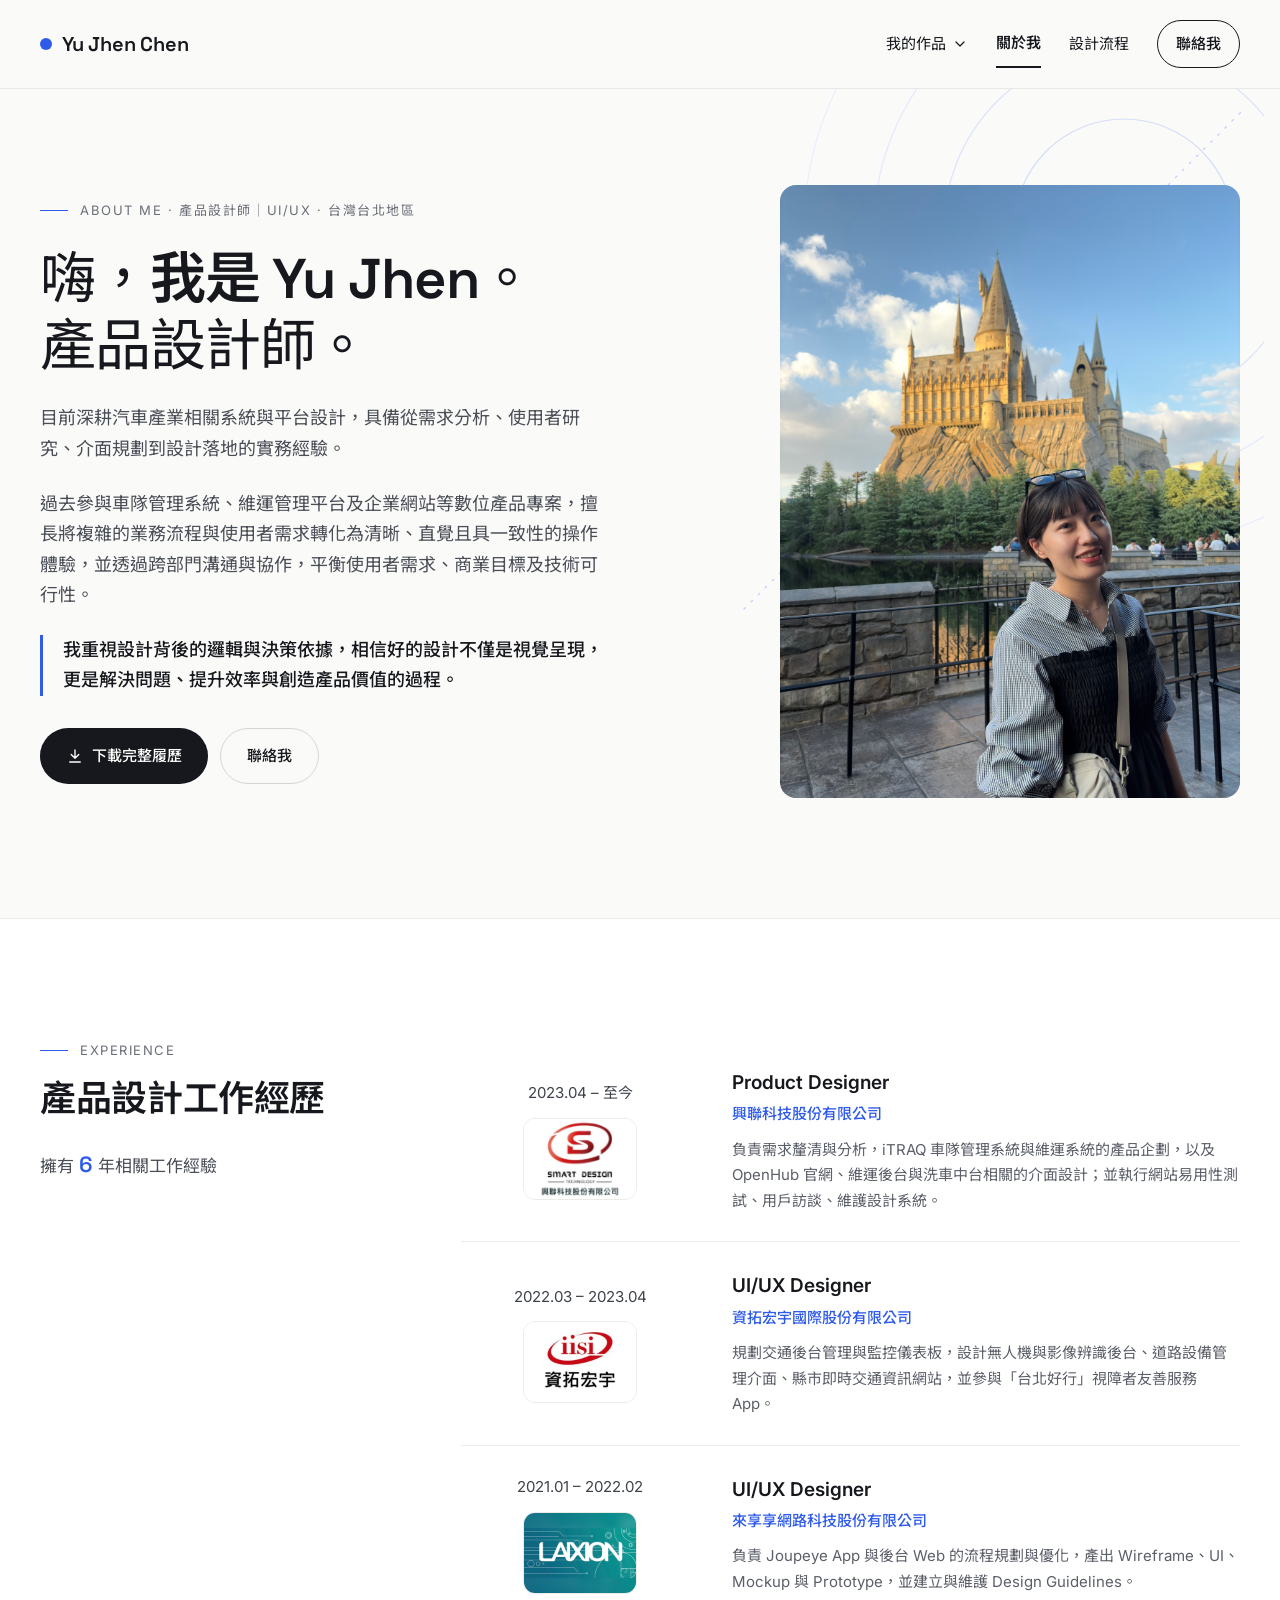
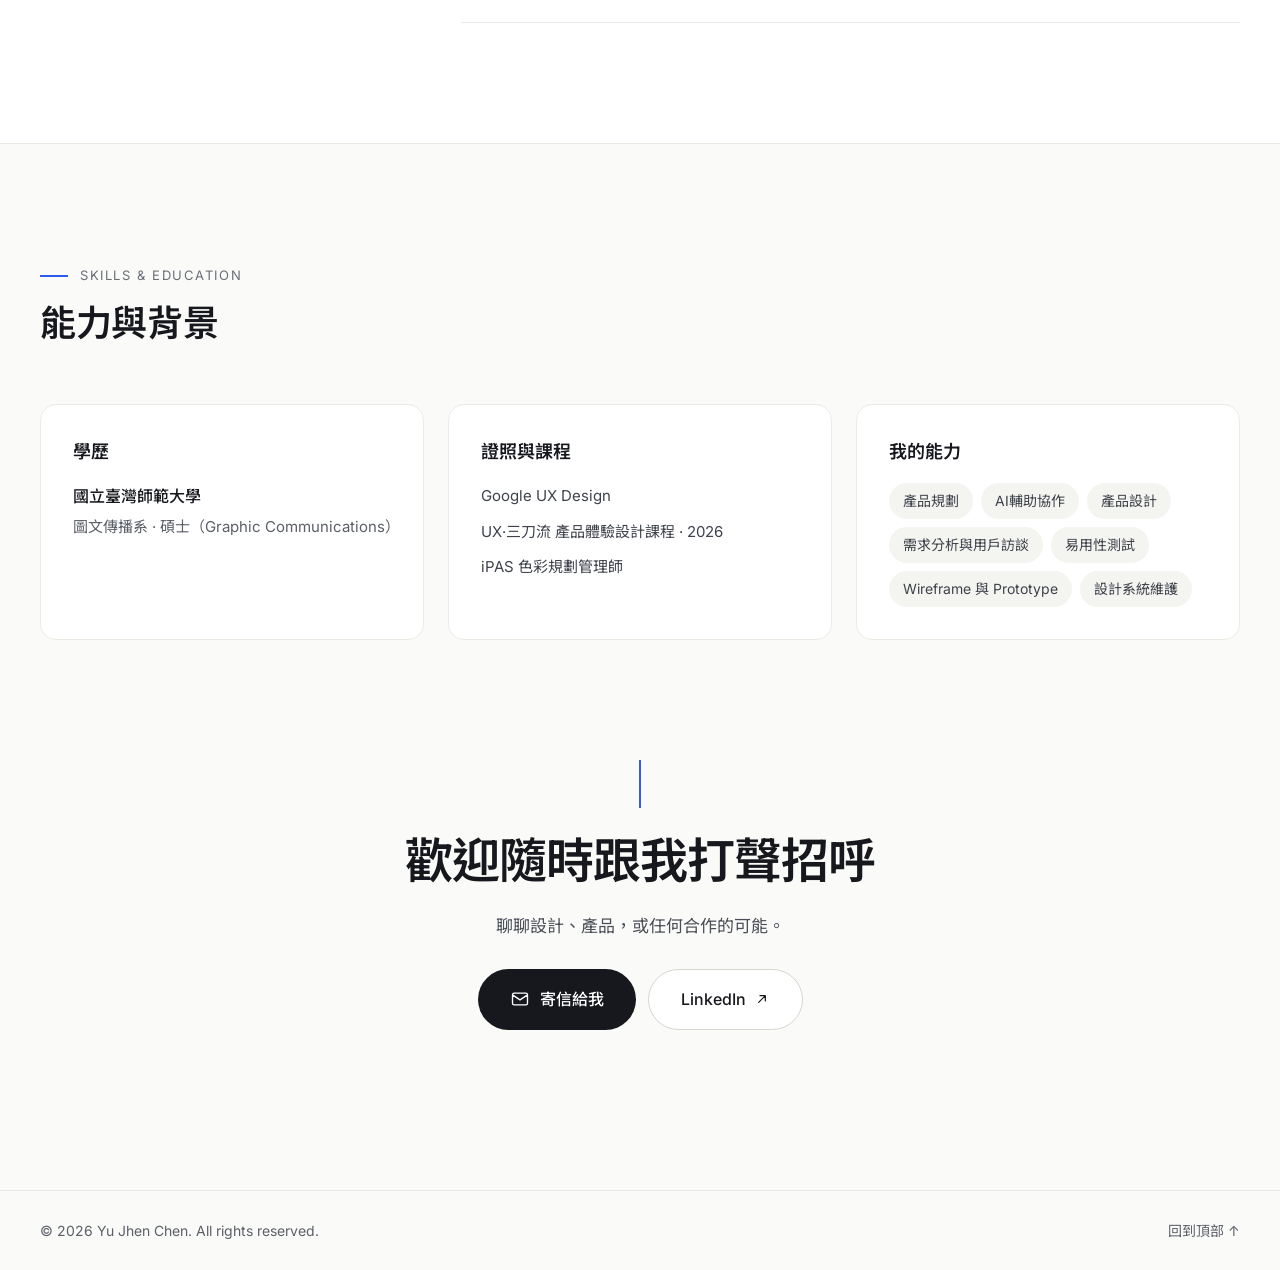
==== commit 336ae61a: "Update portfolio site Co-Authored-By: Claude Sonnet 5.5 <noreply@anthropic.com>" ====
--- a/about.html
+++ b/about.html
@@ -30,7 +30,7 @@
 </svg>
 <div class="about-div5">
 <p class="c-p2" data-ln="eyebrow">ABOUT ME · 產品設計師｜UI/UX · 台灣台北地區</p>
-<h1 class="about-h11"><span class="about-span3">嗨，</span>我是 Yu Jhen<span class="about-span3">。<br>產品體驗的產品設計師。</span></h1>
+<h1 class="about-h11"><span class="about-span3">嗨，</span>我是 Yu Jhen<span class="about-span3">。<br>產品設計師。</span></h1>
 <p class="about-p2">目前深耕汽車產業相關系統與平台設計，具備從需求分析、使用者研究、介面規劃到設計落地的實務經驗。</p>
 <p class="about-p2">過去參與車隊管理系統、維運管理平台及企業網站等數位產品專案，擅長將複雜的業務流程與使用者需求轉化為清晰、直覺且具一致性的操作體驗，並透過跨部門溝通與協作，平衡使用者需求、商業目標及技術可行性。</p>
 <p class="about-p3">我重視設計背後的邏輯與決策依據，相信好的設計不僅是視覺呈現，更是解決問題、提升效率與創造產品價值的過程。</p>
